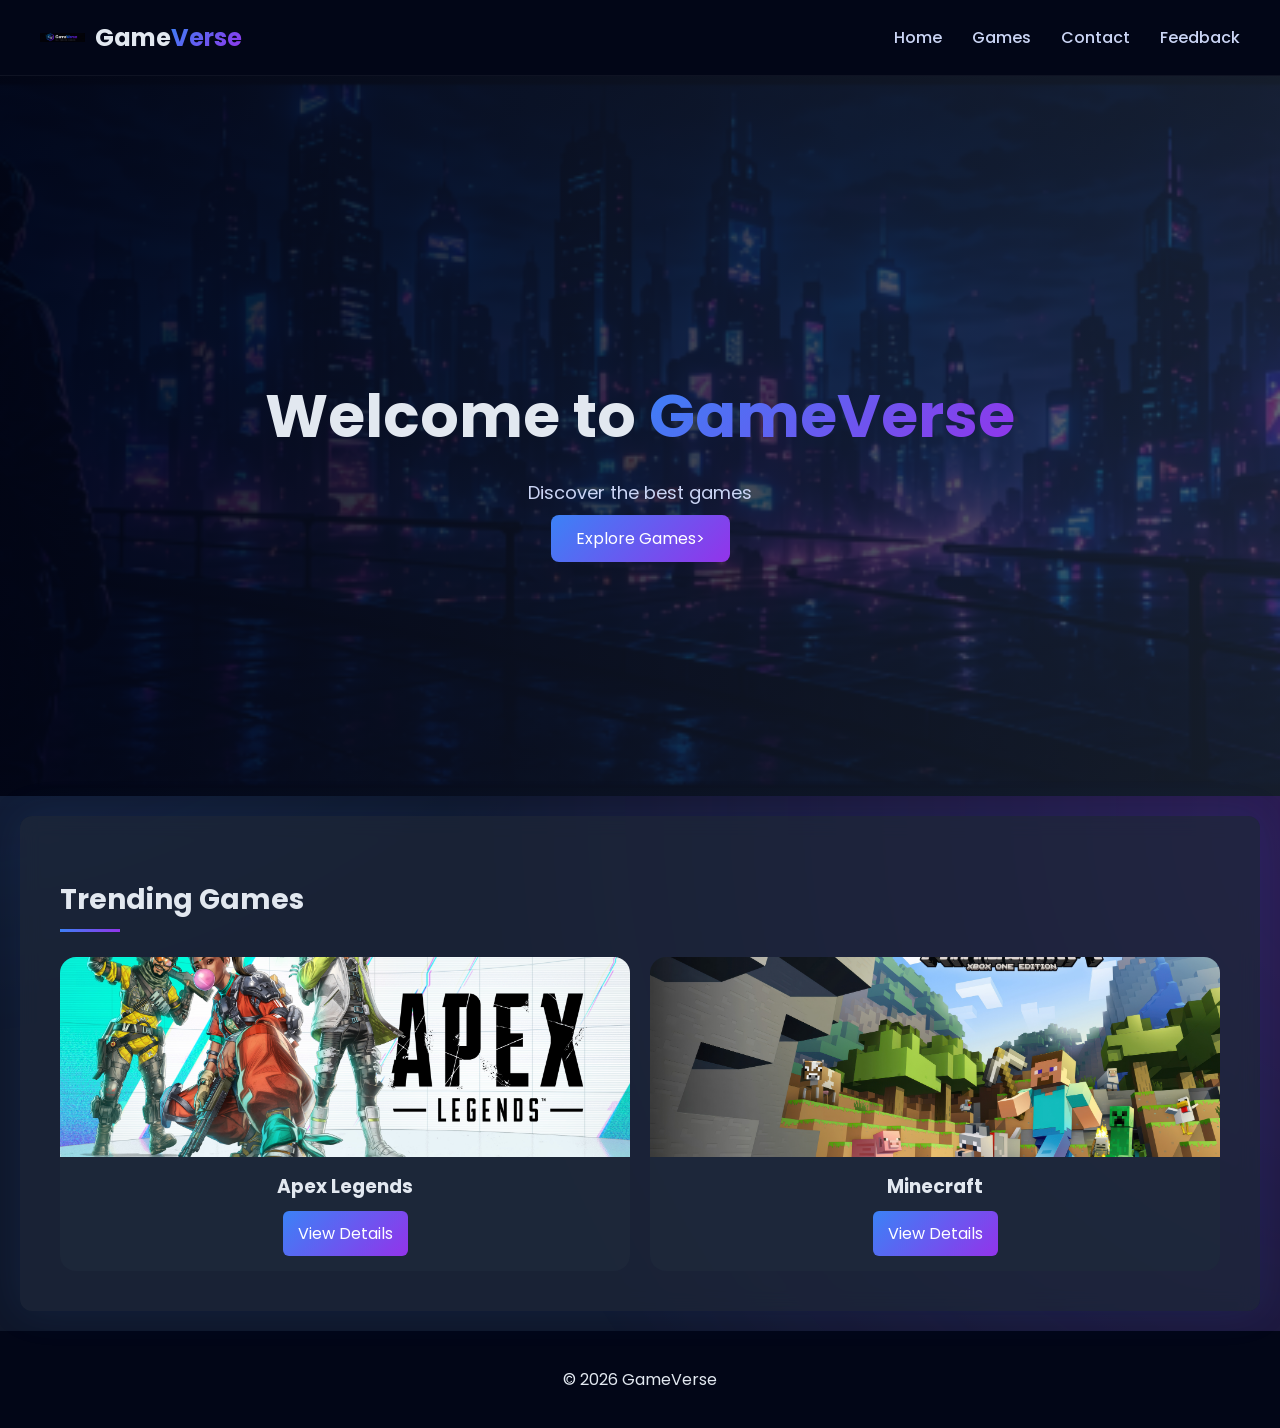
==== index.html @ a6129d6e "Update index.html" ====
<!DOCTYPE html>
<html lang="en">
<head>
  <meta charset="UTF-8">
  <meta name="viewport" content="width=device-width, initial-scale=1.0">
  <title>GameVerse - Home</title>
  <link rel="stylesheet" href="style.css">
  <link href="https://fonts.googleapis.com/css2?family=Poppins:wght@300;500;700&display=swap" rel="stylesheet">
  <link rel="stylesheet" href="https://cdnjs.cloudflare.com/ajax/libs/font-awesome/6.5.0/css/all.min.css">
  <link rel="icon" type="image/png" sizes="32x32" href="favicon.png">
  <link rel="apple-touch-icon" href="favicon.png">
</head>
<body>
<header>
  <div class="logo">
    <img src="logo.png" alt="GameVerse Logo">
  <h2>Game<span>Verse</span></h2>
  </div>
  
  <nav>
    <a href="index.html" class="active">Home</a>
    <a href="games.html">Games</a>
    <a href="contact.html">Contact</a>
    <a href="feedback.html">Feedback</a>
  </nav>
</header>

  <main>
    <section class="hero">
      <div class="hero-content">
  <h1>Welcome to <span>GameVerse</span></h1>
  <p>Discover the best games</p>
        <a href="games.html" class="hero-btn">Explore Games></a>
      </div>
</section>
    
    <section class="section">
  <h2 class="section-title">Trending Games</h2>
  <section class="games-grid">
    <article class="card">
      <img src="apex-legends.jpg">
      <h3>Apex Legends</h3>
      <a href="details.html" class="btn">View Details</a>
    </article>
    <article class="card">
      <img src="minecraft.jpg">
      <h3>Minecraft</h3>
      <a href="details2.html" class="btn">View Details</a>
    </article>
  </section>
</section>
  </main>
    <footer>
  <p>© 2026 GameVerse</p>
</footer>
</body>
</html>
---- style.css ----
body {
  margin: 0;
  font-family: 'Poppins', sans-serif;
  background: transparent;
  background-color: #0f172a;
  color: #e2e8f0;
  position: relative;
  overflow-x: hidden;
}

header {
  display: flex; 
  justify-content: space-between; 
  align-items: center;
  padding: 20px 40px; 
  background: #020617;
  border-bottom: 1px solid rgba(255, 255, 255, 0.05);
  box-shadow: 0 5px 20px rgba(0, 0, 0, 0.5);
       }

.logo {
  display: flex;
  align-items: center;
  gap: 10px;
}

.logo img {
  width: 45px;
}

.logo h2 {
  margin: 0;
  font-size: 24px;
}

.logo span {
  background: linear-gradient(135deg, #3b82f6, #9333ea);
  -webkit-background-clip: text;
  color: transparent;
}

nav {
  display: flex;
  gap: 30px;
}

nav a {
  position: relative;
  color: #cbd5f5;
  text-decoration: none;
  font-weight: 500;
  transition: 0.3s;
}

nav a::after{
  content: "";
  position: absolute;
  left: 0;
  bottom: -6px;
  width: 0%;
  height: 2px;
  background: linear-gradient(135deg, #3b82f6, #9333ea);
  transition: 0.3s;
}

nav a:hover::after,
nav a:active::after {
  width: 100%;
}

nav a:hover {
   color: white;
}

.hero {
  height: 80vh;
  display: flex;
  align-items: center;
  justify-content: center;
  text-align: center;
  background: linear-gradient(to right, rgba(2, 6, 23, 0.9), rgba(30, 41, 59, 0.7)), url('logo-bg.png') center/cover no-repeat;
  }

.hero-content h1 {
  font-size: 60px;
  margin-bottom: 10px;
}

.hero-content span {
  background: linear-gradient(135deg, #3b82f6, #9333ea);
  -webkit-background-clip: text;
  color: transparent;
}

.hero-content p {
  font-size: 18px;
  margin-bottom: 20px;
  color: #cbd5f5;
}

.hero-btn {
  padding: 12px 25px;
  background: linear-gradient(135deg, #3b82f6, #9333ea);
  color: white;
  border-radius: 8px;
  text-decoration: none;
  transition: 0.3s;
}

.hero-btn:hover {
  box-shadow: 0 0 20px rgba(147, 51, 234, 0.6);
}

.section {
  background: rgba(30, 41, 59, 0.7);
  backdrop-filter: blur(10px);
  margin: 20px;
  border-radius: 12px;
  padding: 40px;
  box-shadow: 0 0 40px rgba(59, 130, 246, 0.10);
}

.section-title {
  font-size: 28px;
  margin-bottom: 25px;
  position: relative;
}

.section-title::after {
  content: "";
  width: 60px;
  height: 3px;
  background: linear-gradient(135deg, #3b82f6, #9333ea);
  display: block;
  margin-top: 8px;
}
        

.games-grid {
  display: grid; 
  grid-template-columns: repeat(auto-fit, minmax(200px, 1fr));
  gap: 20px;
  margin-top: 20px;
 }

.card {
  background: rgba(30, 41, 59, 0.8);
  border-radius: 16px;
  overflow: hidden;
  transition: 0.3s;
  display: flex;
  flex-direction: column;
  align-items: center;
  align-text: center;
}

.card img {
  width: 100%;
  height: 200px;
  object-fit: cover;
  display: block;
  transition: 0.3s;
  
}

.card h3 {
  margin: 15px 0 10px;
}

.card .btn {
  margin-bottom: 15px;
}

.card:hover {
  transform: translateY(-5px);
  box-shadow: 0 0 25px rgba(59, 130, 246, 0.4);
}

.btn { 
  display: inline-block;
  padding: 10px 15px; 
  background: linear-gradient(135deg, #3b82f6, #9333ea);
  color: white; 
  text-decoration: none; 
  border-radius: 6px; 
  transition: 0.3s;
     }
.btn:hover {
  opacity: 0.9;
  box-shadow: 0 0 10px rgba(147, 51, 234, 0.6);
}

footer { 
 text-align: center; 
 padding: 20px; 
background: #020617;
       }
.socials {
  margin-top: 30px;
}

.social-btn {
  display: block;
  margin: 10px 0;
  padding: 12px;
  text-align: center;
  border-radius: 8px;
  color: white;
  text-decoration: none;
  font-weight: bold;
  background: rgba(30, 41, 59, 0.8);
  transition: 0.3s;
}

.social-btn:hover {
  background: linear-gradient(135deg, #3b82f6, #9333ea);
}

.facebook { background: #1877f2;  }
.instagram { background: #e1306c; }
.twitter { background: #1da1f2;  }
    


body::before {
  content: "";
  position: fixed;
  top: -50%;
  left: -50%;
  width: 200%;
  height: 200%;
  background: radial-gradient(circle at 20% 30%, #3b82f6, transparent 40%), radial-gradient(circle at 80% 70%, #9333ea, transparent 40%);
  opacity: 0.25;
  animation: moveGlow 25s linear infinite;
  z-index: -1;
}

@keyframes moveGlow {
  0% { transform: translate(0, 0); }
  50% { transform: translate(40px, 40px); }
  100% { transform: translate(0, 0); }
}

.contact-form {
  display: flex;
  flex-direction: column;
  gap: 15px;
  max-width: 500px;
  margin: 20px auto;
}

.contact-form input,
.contact-form textarea {
  padding: 12px;
  border-radius: 8px;
  border: none;
  background: rgba(30, 41, 59, 0.8);
  color: white;
  outline: none;
}

.contact-form input:focus,
.contact-form textarea:focus {
  box-shadow: 0 0 10px rgba(59, 130, 246, 0.5);
}

.contact-form button {
  padding: 12px;
  border: none;
  border-radius: 8px;
  background: linear-gradient(135deg, #3b82f6, #9333ea);
  color: white;
  cursor: pointer;
  transition: 0.3s;
}

.contact-form button:hover {
  box-shadow: 0 0 15px rgba(147, 51, 234, 0.6);
}

.social-icons {
  display: flex;
  justify-content: center;
  gap: 20px;
  margin-top: 20px;
}

.icon {
  position: relative;
  width: 50px;
  height: 50px;
  display: flex;
  align-items: center;
  justify-content: center;
  border-radius: 50%;
  background: linear-gradient(135deg, #3b82f6, #9333ea);
  box-shadow: 0 0 15px rgba(147, 51, 234, 0.4);
  color: white;
  font-size: 20px;
  transition: 0.3s;
}

.icon::before {
  content: "";
  position: absolute;
  width: 60px;
  height: 60px;
  border-radius: 50%;
  background: linear-gradient(135deg, #3b82f6, #9333ea);
  filter: blur(15px);
  z-index: -1;
  opacity: 0.6;
}

.icon:hover {
  transform: translateY(-5px);
  box-shadow: 0 0 15px rgba(147, 51, 234, 0.6);
}


.icon.facebook:hover {
  background: #1877f2;
}

.icon.instagram:hover {
  background: #e1306c;
}

.icon.twitter:hover {
  background: #1da1f2;
}


.feedback-form {
  display: flex;
  flex-direction: column;
  gap: 15px;
  max-width: 500px;
  margin: 20px auto;
}

.feedback-form input,
.feedback-form select,
.feedback-form textarea {
  padding: 12px;
  border-radius: 8px;
  border: none;
  background: rgba(30, 41, 59, 0.8);
  color: white;
  outline: none;
}

.feedback-form input:focus,
.feedback-form textarea:focus,
.feedback-form select:focus {
  box-shadow: 0 0 10px rgba(59, 130, 246, 0.5);
}

.feedback-form label {
  font-size: 14px;
  color: #cbd5f5;
}

.feedback-form button {
  padding: 12px;
  border: none;
  border-radius: 8px;
  background: linear-gradient(135deg, #3b82f6, #9333ea);
  color: white;
  cursor: pointer;
  transition: 0.3s;
}

.feedback-form button:hover {
  box-shadow: 0 0 15px rgba(147, 51, 234, 0.6);
}

.section p{
  text-align: center;
  color: #cbd5f5;
  margin-bottom: 10px;
}

/* Stars */
.stars {
  display: flex;
  gap: 10px;
  font-size: 25px;
  cursor: pointer;
}

.stars i {
  color: #444;
  transition: 0.3s;
}

.stars i.active {
  color: gold;
}

/* Error messages */
.error {
  color: #f87171;
  font-size: 13px;
  margin: -10px 0 5px;
}

/* Success message */
.success {
  color: #4ade80;
  margin-top: 10px;
}
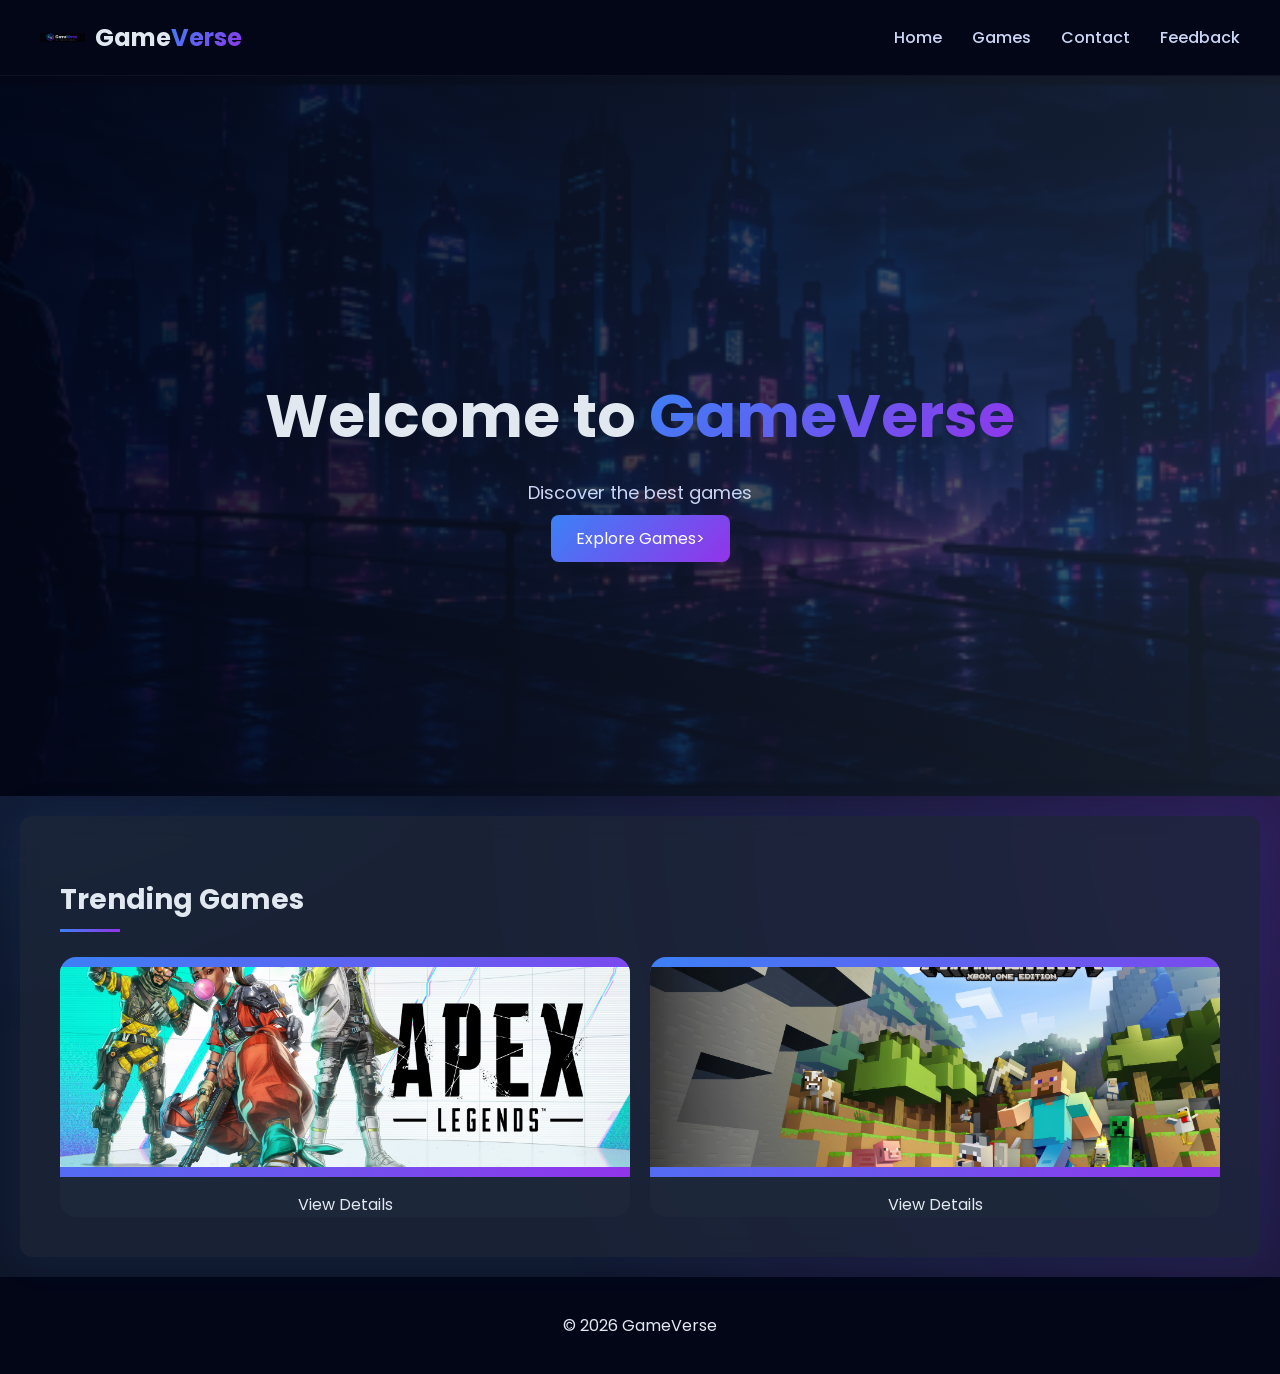
==== commit 32a80dc1: "Update index.html" ====
--- a/index.html
+++ b/index.html
@@ -38,12 +38,12 @@
   <h2 class="section-title">Trending Games</h2>
   <section class="games-grid">
     <article class="card">
-      <img src="apex-legends.jpg">
+      <img src="apex-legends.jpg" alt="Image of Apex Legends>
       <h3>Apex Legends</h3>
       <a href="details.html" class="btn">View Details</a>
     </article>
     <article class="card">
-      <img src="minecraft.jpg">
+      <img src="minecraft.jpg" alt="Image of Minecraft>
       <h3>Minecraft</h3>
       <a href="details2.html" class="btn">View Details</a>
     </article>
--- a/style.css
+++ b/style.css
@@ -398,14 +398,14 @@
   color: gold;
 }
 
-/* Error messages */
+
 .error {
   color: #f87171;
   font-size: 13px;
   margin: -10px 0 5px;
 }
 
-/* Success message */
+
 .success {
   color: #4ade80;
   margin-top: 10px;
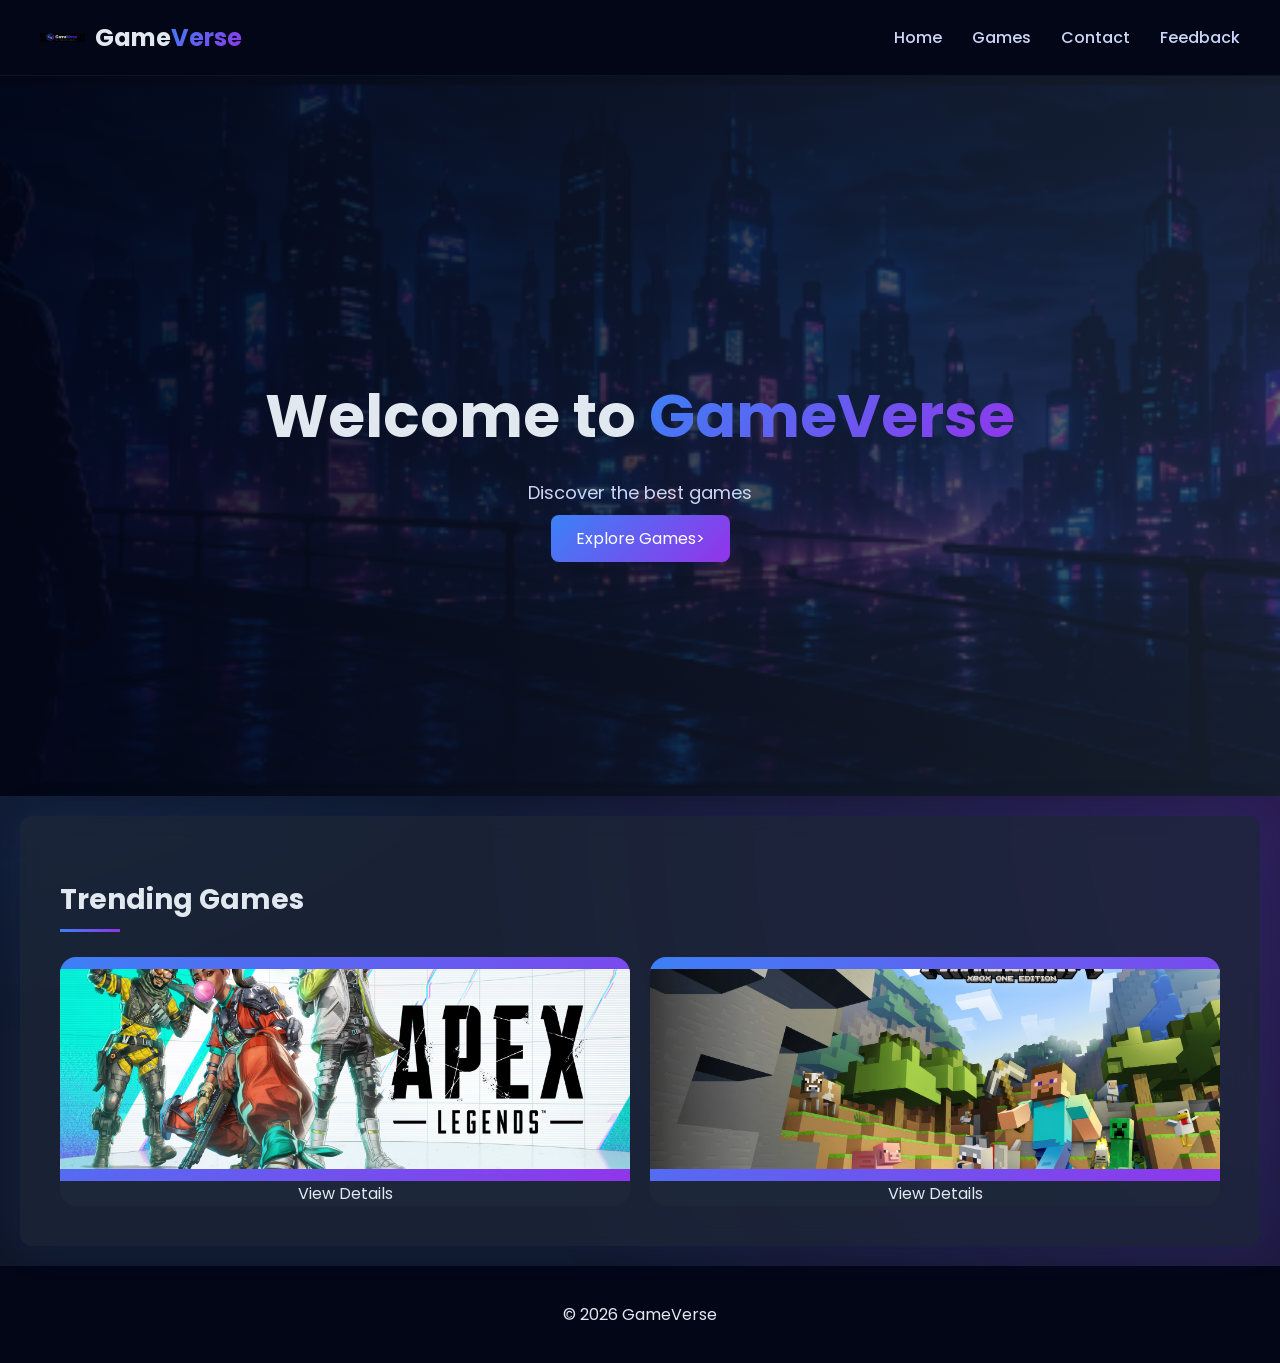
==== commit 45dc0088: "Update index.html" ====
--- a/index.html
+++ b/index.html
@@ -40,12 +40,12 @@
     <article class="card">
       <img src="apex-legends.jpg" alt="Image of Apex Legends>
       <h3>Apex Legends</h3>
-      <a href="details.html" class="btn">View Details</a>
+      <a href="details.html" class="hero-btn">View Details</a>
     </article>
     <article class="card">
       <img src="minecraft.jpg" alt="Image of Minecraft>
       <h3>Minecraft</h3>
-      <a href="details2.html" class="btn">View Details</a>
+      <a href="details2.html" class="hero-btn">View Details</a>
     </article>
   </section>
 </section>
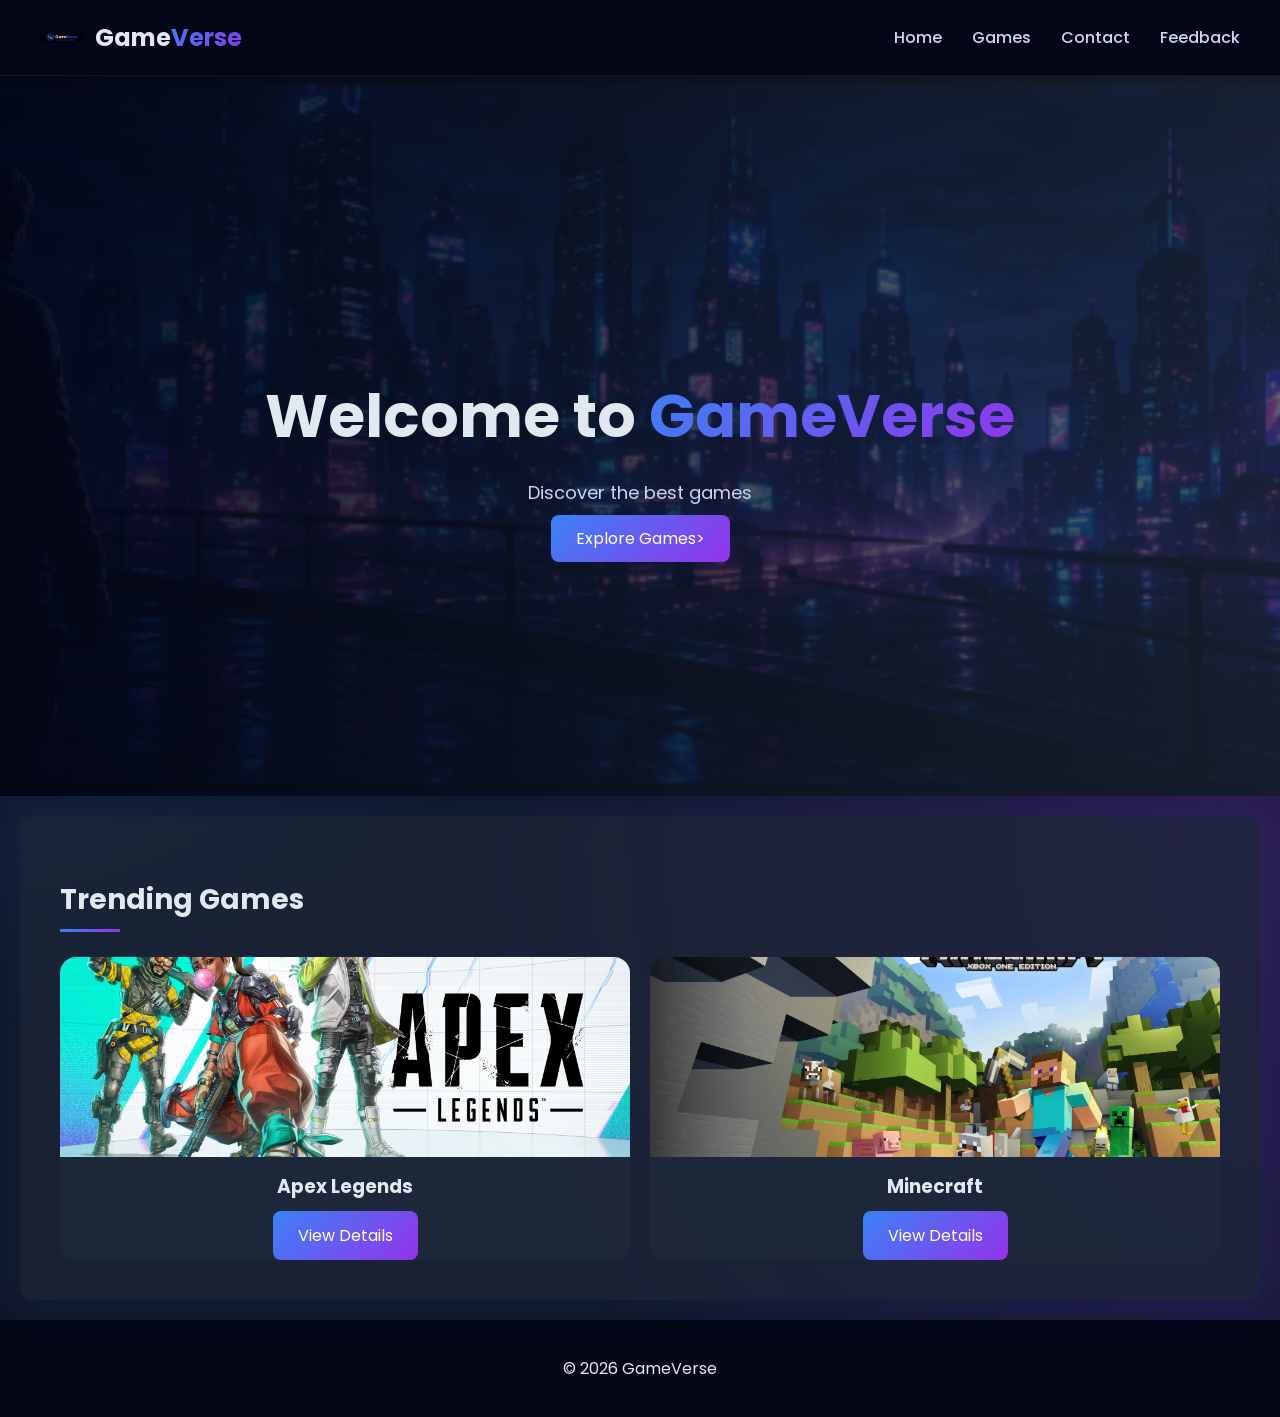
==== commit 4e20453f: "Update index.html" ====
--- a/index.html
+++ b/index.html
@@ -38,12 +38,12 @@
   <h2 class="section-title">Trending Games</h2>
   <section class="games-grid">
     <article class="card">
-      <img src="apex-legends.jpg" alt="Image of Apex Legends>
+      <img src="apex-legends.jpg" alt="Image of Apex Legends">
       <h3>Apex Legends</h3>
       <a href="details.html" class="hero-btn">View Details</a>
     </article>
     <article class="card">
-      <img src="minecraft.jpg" alt="Image of Minecraft>
+      <img src="minecraft.jpg" alt="Image of Minecraft">
       <h3>Minecraft</h3>
       <a href="details2.html" class="hero-btn">View Details</a>
     </article>
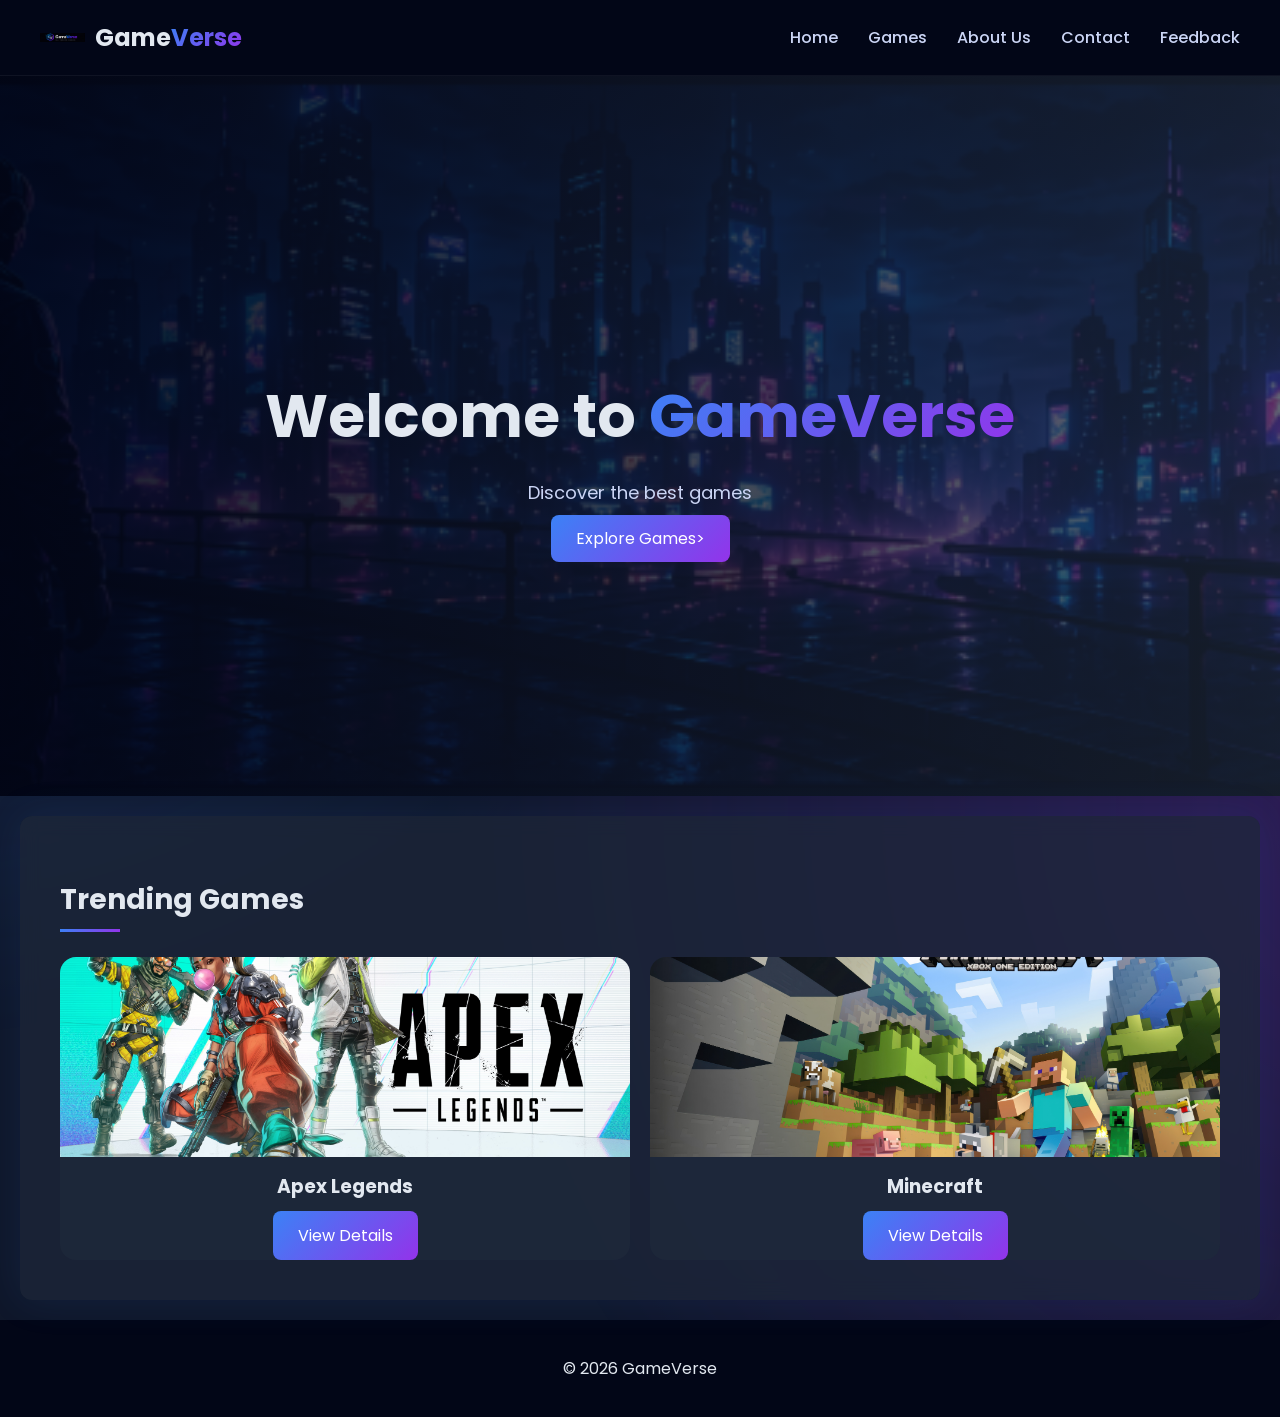
==== commit 4d30bdc6: "Update index.html" ====
--- a/index.html
+++ b/index.html
@@ -7,19 +7,20 @@
   <link rel="stylesheet" href="style.css">
   <link href="https://fonts.googleapis.com/css2?family=Poppins:wght@300;500;700&display=swap" rel="stylesheet">
   <link rel="stylesheet" href="https://cdnjs.cloudflare.com/ajax/libs/font-awesome/6.5.0/css/all.min.css">
-  <link rel="icon" type="image/png" sizes="32x32" href="favicon.png">
-  <link rel="apple-touch-icon" href="favicon.png">
+  <link rel="icon" type="image/png" sizes="32x32" href="images/favicon.png">
+  <link rel="apple-touch-icon" href="images/favicon.png">
 </head>
 <body>
 <header>
   <div class="logo">
-    <img src="logo.png" alt="GameVerse Logo">
+    <img src="images/logo.png" alt="GameVerse Logo">
   <h2>Game<span>Verse</span></h2>
   </div>
   
   <nav>
     <a href="index.html" class="active">Home</a>
     <a href="games.html">Games</a>
+    <a href="about.html">About Us</a>
     <a href="contact.html">Contact</a>
     <a href="feedback.html">Feedback</a>
   </nav>
@@ -38,12 +39,12 @@
   <h2 class="section-title">Trending Games</h2>
   <section class="games-grid">
     <article class="card">
-      <img src="apex-legends.jpg" alt="Image of Apex Legends">
+      <img src="images/apex-legends.jpg" alt="Image of Apex Legends">
       <h3>Apex Legends</h3>
       <a href="details.html" class="hero-btn">View Details</a>
     </article>
     <article class="card">
-      <img src="minecraft.jpg" alt="Image of Minecraft">
+      <img src="images/minecraft.jpg" alt="Image of Minecraft">
       <h3>Minecraft</h3>
       <a href="details2.html" class="hero-btn">View Details</a>
     </article>
--- a/style.css
+++ b/style.css
@@ -78,7 +78,7 @@
   align-items: center;
   justify-content: center;
   text-align: center;
-  background: linear-gradient(to right, rgba(2, 6, 23, 0.9), rgba(30, 41, 59, 0.7)), url('logo-bg.png') center/cover no-repeat;
+  background: linear-gradient(to right, rgba(2, 6, 23, 0.9), rgba(30, 41, 59, 0.7)), url('images/logo-bg.png') center/cover no-repeat;
   }
 
 .hero-content h1 {
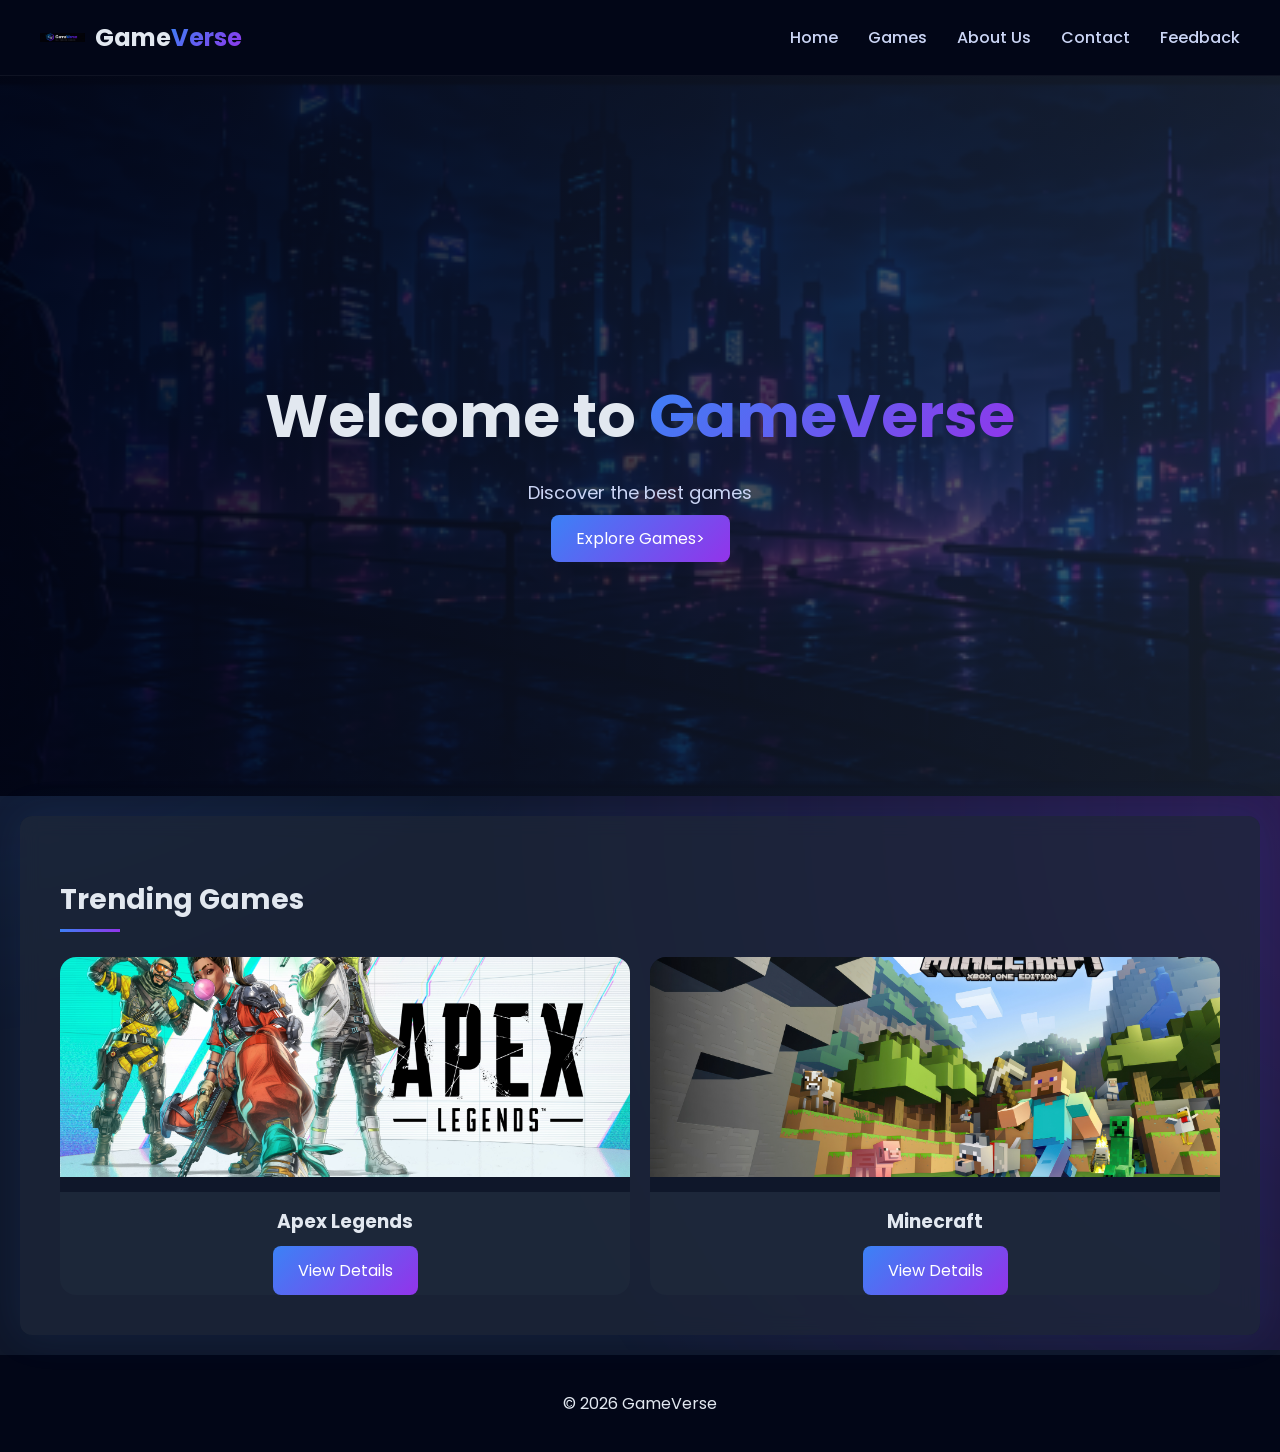
==== commit fd3898cf: "Update index.html" ====
--- a/index.html
+++ b/index.html
@@ -2,7 +2,7 @@
 <html lang="en">
 <head>
   <meta charset="UTF-8">
-  <meta name="viewport" content="width=device-width, initial-scale=1.0">
+
   <title>GameVerse - Home</title>
   <link rel="stylesheet" href="style.css">
   <link href="https://fonts.googleapis.com/css2?family=Poppins:wght@300;500;700&display=swap" rel="stylesheet">
--- a/style.css
+++ b/style.css
@@ -17,6 +17,9 @@
   border-bottom: 1px solid rgba(255, 255, 255, 0.05);
   box-shadow: 0 5px 20px rgba(0, 0, 0, 0.5);
        }
+h1 {
+  text-align: center;
+}
 
 .logo {
   display: flex;
@@ -156,10 +159,12 @@
 
 .card img {
   width: 100%;
-  height: 200px;
+  height: 220px;
   object-fit: cover;
+  background: #0f172a;
   display: block;
   transition: 0.3s;
+  padding-bottom: 15px;
   
 }
 
